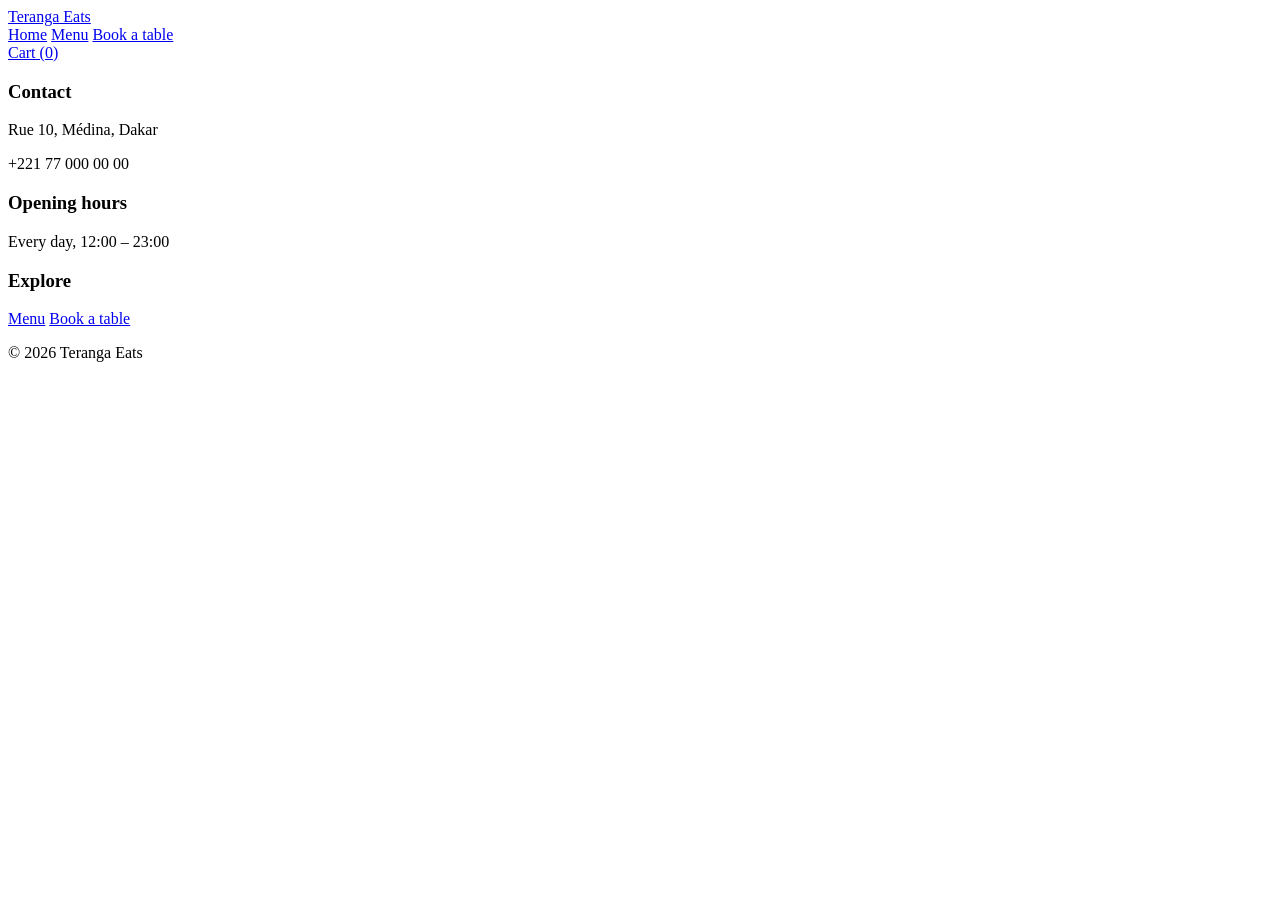
==== index.html @ d0c275c2 "Add Dish data and Images" ====
<!DOCTYPE html>
<body>
<header>
<a href="index.html" class="logo">Teranga Eats</a>

  <nav>
    <a href="index.html">Home</a>
    <a href="menu.html">Menu</a>
    <a href="reservation.html">Book a table</a>
  </nav>

  <a href="cart.html" class="cart-link">
    Cart (<span id="cart-count">0</span>)
  </a>
</header>

<nav>

</nav>

<main>

</main>

<footer>
     <section>
    <h3>Contact</h3>
    <p>Rue 10, Médina, Dakar</p>
    <p>+221 77 000 00 00</p>
  </section>

  <section>
    <h3>Opening hours</h3>
    <p>Every day, 12:00 – 23:00</p>
  </section>

  <section>
    <h3>Explore</h3>
    <a href="menu.html">Menu</a>
    <a href="reservation.html">Book a table</a>
  </section>

  <p>© 2026 Teranga Eats</p>  
</footer>
<script src="js/data.js"></script>
</body>
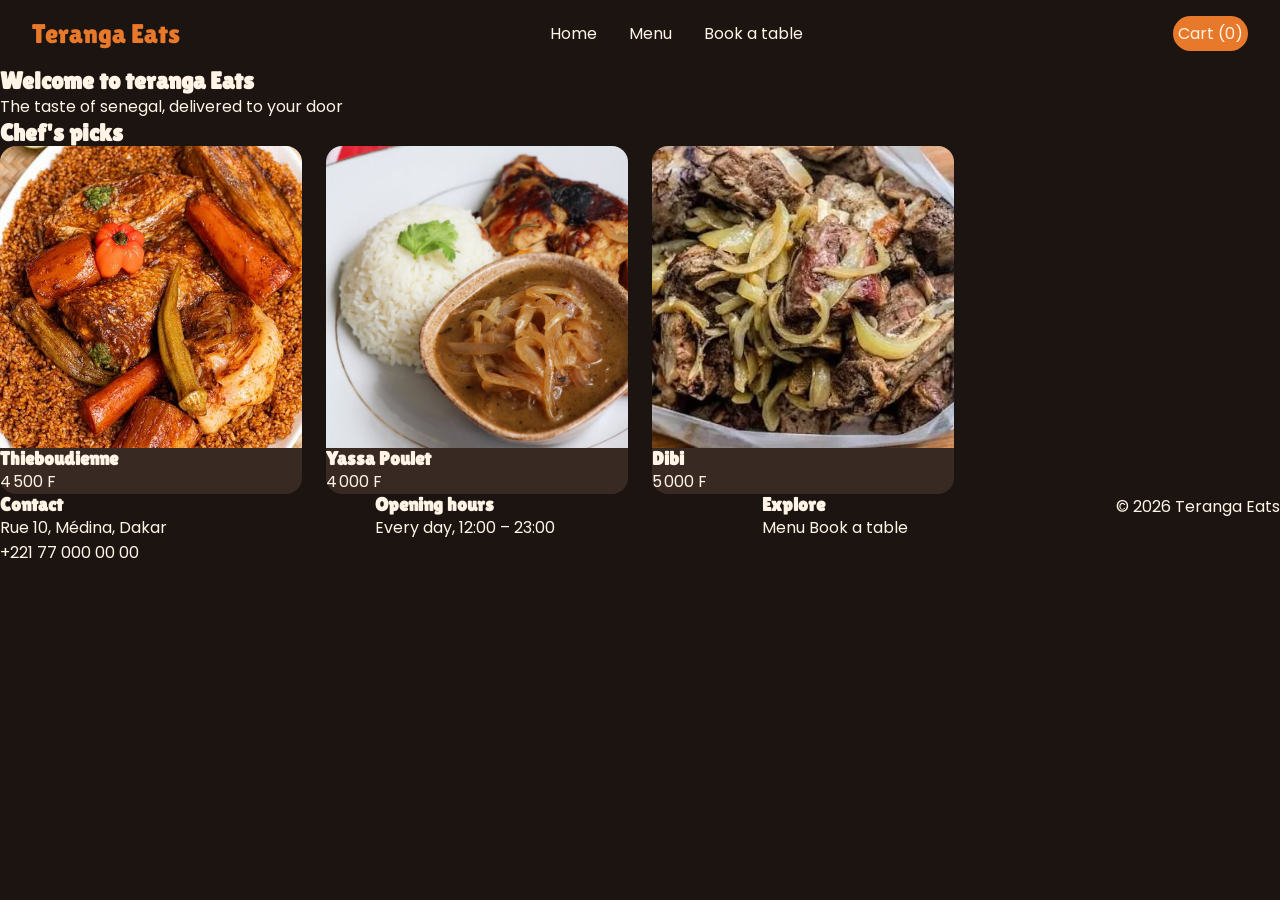
==== commit 07a7a20b: "Build menu from data with filters search and sort" ====
--- a/index.html
+++ b/index.html
@@ -1,4 +1,13 @@
 <!DOCTYPE html>
+<html lang="en">
+<head>
+  <link rel="preconnect" href="https://fonts.googleapis.com">
+  <link href="https://fonts.googleapis.com/css2?family=Lilita+One&family=Poppins:wght@400;600&display=swap" rel="stylesheet">
+  <link rel="stylesheet" href="css/style.css">
+  <meta charset="UTF-8">
+  <meta name="viewport" content="width=device-width, initial-scale=1.0">
+  <title>Teranga Eats | Home</title>
+</head>
 <body>
 <header>
 <a href="index.html" class="logo">Teranga Eats</a>
@@ -14,12 +23,15 @@
   </a>
 </header>
 
-<nav>
-
-</nav>
-
 <main>
-
+<section>
+  <h1> Welcome to teranga Eats</h1>
+  <p> The taste of senegal, delivered to your door</p>
+</section>
+<section>
+  <h2>Chef's picks</h2>
+  <div id="featured" class="grid"></div>
+</section>
 </main>
 
 <footer>
@@ -42,5 +54,5 @@
 
   <p>© 2026 Teranga Eats</p>  
 </footer>
-<script src="js/data.js"></script>
+  <script type="module" src="js/home.js"></script>
 </body>
--- a/css/style.css
+++ b/css/style.css
@@ -0,0 +1,93 @@
+@view-transition { navigation: auto; }
+
+   * { box-sizing: border-box; margin: 0; padding: 0; }
+
+   body {
+     background: var(--dark);
+     color: var(--cream);
+     font-family: var(--text-font);
+   }
+:root {
+  --dark: #1B1410;      /* background: dark espresso */
+  --cream: #FFF4E6;     /* main text */
+  --saffron: #E8792B;   /* buttons, highlights */
+  --green: #2E9E5B;     /* success, "Add" buttons */
+  --red: #E5484D;       /* errors */
+  --radius: 16px;
+  --title-font: "Lilita One", sans-serif;
+  --text-font: "Poppins", sans-serif;
+} 
+h1,h2,h3{
+    font-family: var(--title-font);
+    letter-spacing: 0,6px;
+}
+a{
+    color: inherit;
+    text-decoration: none;
+}
+header {
+    display: flex;
+    justify-content: space-between;
+    align-items: center;
+    padding: 16px 32px;
+}
+nav{
+    display: flex;
+    gap: 32px
+}
+.logo{
+    font-family: var(--title-font);
+    font-size:  1.7rem;
+    white-space: nowrap;
+    color: var(--saffron);
+}
+
+.cart-link{
+    background-color: var(--saffron);
+    border-radius: 999px;
+    padding: 5px;
+}
+footer{
+    display: flex;
+    justify-content: space-between;
+    gap: 20px;
+    flex-wrap: wrap;
+    border-top: 1px solid rgba(255, 244, 234, 0,15);
+
+}.grid{
+    display: grid;
+    grid-template-columns: repeat(auto-fill, minmax(250px,1fr));
+    gap: 24px;
+}
+.card img {
+  width: 100%;
+  aspect-ratio: 1;
+  object-fit: cover;
+  display: block;
+}
+.card {
+ background-color: #382a22;
+  min-width: 0;
+  overflow: hidden;
+  border-radius: var(--radius);
+}
+.btn{
+    background-color: var(--saffron);
+    color: var(--dark);
+    border: none;
+    border-radius: 999px;
+    padding: 3px 4px;
+    font-weight: 600;
+    cursor: pointer;
+    transition: transform 0.2s, box-shadow 0,2s ;
+}
+.btn:hover  { transform: translateY(-3px); box-shadow: 0 8px 20px rgba(232, 121, 43, 0.4); }
+.btn:active { transform: scale(0.95); }
+
+.hidden { display: none; }
+
+.error {
+  color: var(--red);
+  font-size: 0.9rem;
+  margin-top: 4px;
+}
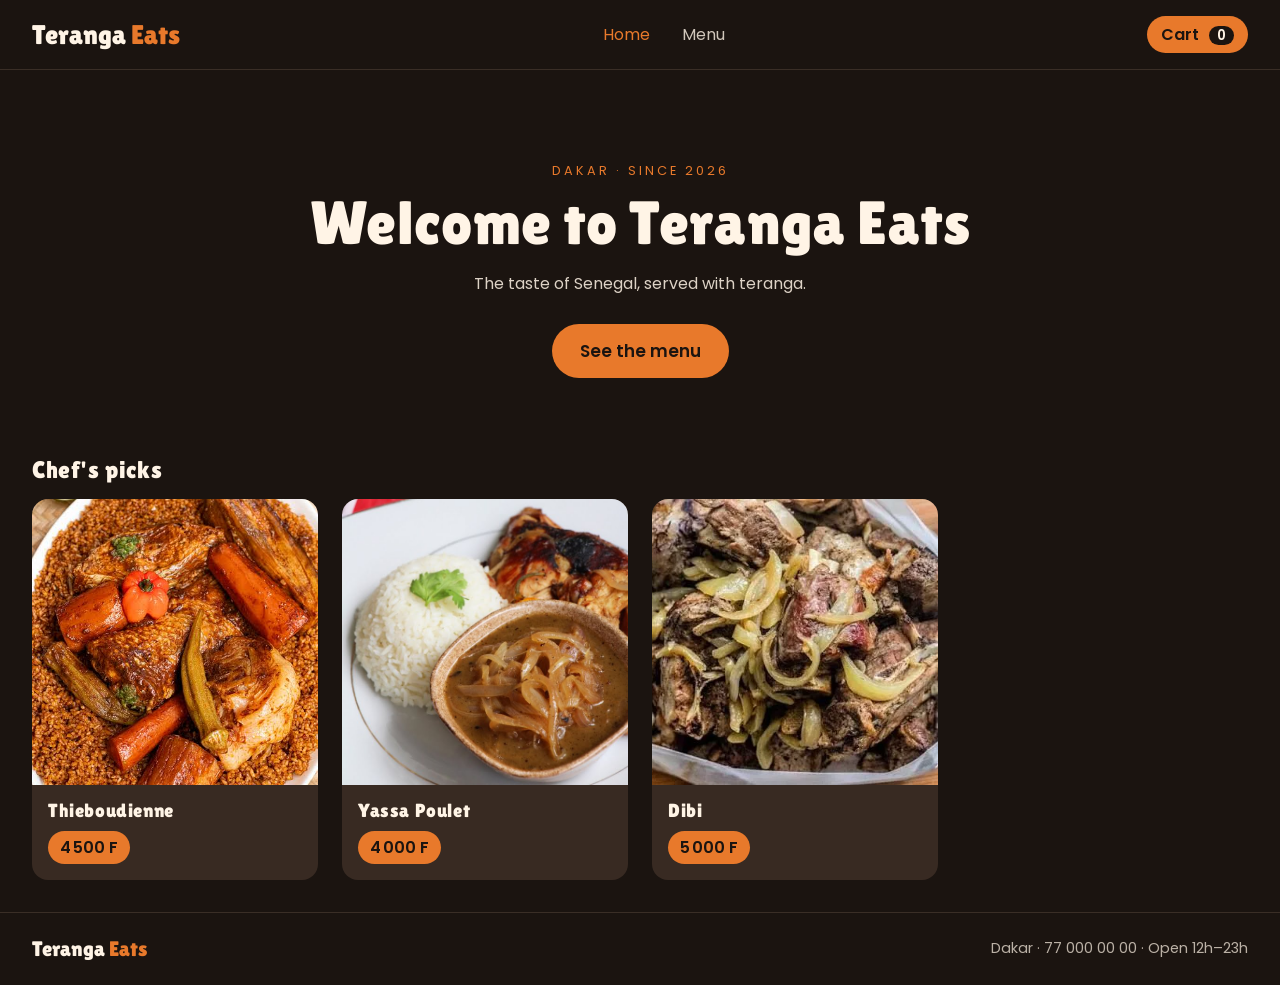
==== commit b960c3da: "Finish Teranga Eats: cart, checkout, ingredients, README" ====
--- a/index.html
+++ b/index.html
@@ -1,58 +1,43 @@
 <!DOCTYPE html>
 <html lang="en">
 <head>
-  <link rel="preconnect" href="https://fonts.googleapis.com">
-  <link href="https://fonts.googleapis.com/css2?family=Lilita+One&family=Poppins:wght@400;600&display=swap" rel="stylesheet">
-  <link rel="stylesheet" href="css/style.css">
   <meta charset="UTF-8">
   <meta name="viewport" content="width=device-width, initial-scale=1.0">
-  <title>Teranga Eats | Home</title>
+  <title>Teranga Eats — Senegalese restaurant</title>
+  <link rel="preconnect" href="https://fonts.googleapis.com">
+  <link rel="preconnect" href="https://fonts.gstatic.com" crossorigin>
+  <link href="https://fonts.googleapis.com/css2?family=Lilita+One&family=Poppins:wght@400;500;600&display=swap" rel="stylesheet">
+  <link rel="stylesheet" href="css/style.css">
 </head>
 <body>
-<header>
-<a href="index.html" class="logo">Teranga Eats</a>
+  <header>
+    <a href="index.html" class="logo">Teranga <span>Eats</span></a>
+    <nav>
+      <a href="index.html" class="active">Home</a>
+      <a href="menu.html">Menu</a>
+    </nav>
+    <a href="cart.html" class="cart-link">Cart <span id="cart-count">0</span></a>
+  </header>
 
-  <nav>
-    <a href="index.html">Home</a>
-    <a href="menu.html">Menu</a>
-    <a href="reservation.html">Book a table</a>
-  </nav>
+  <main>
+    <section class="hero">
+      <p class="kicker">Dakar · Since 2026</p>
+      <h1>Welcome to Teranga Eats</h1>
+      <p class="subtitle">The taste of Senegal, served with teranga.</p>
+      <a href="menu.html" class="btn big">See the menu</a>
+    </section>
 
-  <a href="cart.html" class="cart-link">
-    Cart (<span id="cart-count">0</span>)
-  </a>
-</header>
+    <section>
+      <h2>Chef's picks</h2>
+      <div id="featured" class="grid"></div>
+    </section>
+  </main>
 
-<main>
-<section>
-  <h1> Welcome to teranga Eats</h1>
-  <p> The taste of senegal, delivered to your door</p>
-</section>
-<section>
-  <h2>Chef's picks</h2>
-  <div id="featured" class="grid"></div>
-</section>
-</main>
+  <footer>
+    <span class="logo">Teranga <span>Eats</span></span>
+    <p>Dakar · 77 000 00 00 · Open 12h–23h</p>
+  </footer>
 
-<footer>
-     <section>
-    <h3>Contact</h3>
-    <p>Rue 10, Médina, Dakar</p>
-    <p>+221 77 000 00 00</p>
-  </section>
-
-  <section>
-    <h3>Opening hours</h3>
-    <p>Every day, 12:00 – 23:00</p>
-  </section>
-
-  <section>
-    <h3>Explore</h3>
-    <a href="menu.html">Menu</a>
-    <a href="reservation.html">Book a table</a>
-  </section>
-
-  <p>© 2026 Teranga Eats</p>  
-</footer>
   <script type="module" src="js/home.js"></script>
-</body>+</body>
+</html>
--- a/css/style.css
+++ b/css/style.css
@@ -1,93 +1,377 @@
 @view-transition { navigation: auto; }
 
-   * { box-sizing: border-box; margin: 0; padding: 0; }
-
-   body {
-     background: var(--dark);
-     color: var(--cream);
-     font-family: var(--text-font);
-   }
+* { box-sizing: border-box; margin: 0; padding: 0; }
+
 :root {
-  --dark: #1B1410;      /* background: dark espresso */
-  --cream: #FFF4E6;     /* main text */
-  --saffron: #E8792B;   /* buttons, highlights */
-  --green: #2E9E5B;     /* success, "Add" buttons */
-  --red: #E5484D;       /* errors */
+  --dark: #1B1410;
+  --cream: #FFF4E6;
+  --saffron: #E8792B;
+  --green: #2E9E5B;
+  --red: #E5484D;
+  --bg: #1B1410;
+  --text: #FFF4E6;
+  --surface: #271e18;
+  --card: #382a22;
+  --line: #3a2e26;
   --radius: 16px;
   --title-font: "Lilita One", sans-serif;
   --text-font: "Poppins", sans-serif;
-} 
-h1,h2,h3{
-    font-family: var(--title-font);
-    letter-spacing: 0,6px;
-}
-a{
-    color: inherit;
-    text-decoration: none;
-}
+}
+
+body {
+  background: var(--bg);
+  color: var(--text);
+  font-family: var(--text-font);
+  min-height: 100vh;
+  display: flex;
+  flex-direction: column;
+}
+
+main { flex: 1; padding: 32px; }
+
+h1, h2, h3 {
+  font-family: var(--title-font);
+  font-weight: 400;
+  letter-spacing: 0.6px;
+}
+main h1 { font-size: 2.2rem; margin-bottom: 20px; }
+main h2 { margin: 28px 0 16px; }
+
+a { color: inherit; text-decoration: none; }
+
+.hidden { display: none !important; }
+
+.error { color: var(--red); font-size: 0.9rem; margin-top: 4px; }
+
 header {
-    display: flex;
-    justify-content: space-between;
-    align-items: center;
-    padding: 16px 32px;
-}
-nav{
-    display: flex;
-    gap: 32px
-}
-.logo{
-    font-family: var(--title-font);
-    font-size:  1.7rem;
-    white-space: nowrap;
-    color: var(--saffron);
-}
-
-.cart-link{
-    background-color: var(--saffron);
-    border-radius: 999px;
-    padding: 5px;
-}
-footer{
-    display: flex;
-    justify-content: space-between;
-    gap: 20px;
-    flex-wrap: wrap;
-    border-top: 1px solid rgba(255, 244, 234, 0,15);
-
-}.grid{
-    display: grid;
-    grid-template-columns: repeat(auto-fill, minmax(250px,1fr));
-    gap: 24px;
-}
+  display: flex;
+  justify-content: space-between;
+  align-items: center;
+  gap: 16px;
+  flex-wrap: wrap;
+  padding: 16px 32px;
+  border-bottom: 1px solid var(--line);
+}
+
+.logo {
+  font-family: var(--title-font);
+  font-size: 1.7rem;
+  white-space: nowrap;
+  color: var(--text);
+}
+.logo span { color: var(--saffron); }
+
+nav { display: flex; gap: 32px; }
+nav a { opacity: 0.8; transition: color 0.2s, opacity 0.2s; }
+nav a:hover, nav a.active { color: var(--saffron); opacity: 1; }
+
+.cart-link {
+  display: inline-block;
+  background: var(--saffron);
+  color: var(--dark);
+  font-weight: 600;
+  border-radius: 999px;
+  padding: 6px 14px;
+  transition: transform 0.2s;
+}
+.cart-link.bump { transform: scale(1.25); }
+
+#cart-count {
+  background: var(--dark);
+  color: var(--cream);
+  border-radius: 999px;
+  padding: 0 8px;
+  margin-left: 6px;
+  font-size: 0.85rem;
+}
+
+footer {
+  display: flex;
+  justify-content: space-between;
+  align-items: center;
+  gap: 20px;
+  flex-wrap: wrap;
+  padding: 24px 32px;
+  border-top: 1px solid var(--line);
+  font-size: 0.9rem;
+}
+footer p { opacity: 0.7; }
+footer .logo { font-size: 1.3rem; }
+
+.btn {
+  display: inline-block;
+  font-family: inherit;
+  font-size: 1rem;
+  background: var(--saffron);
+  color: var(--dark);
+  border: none;
+  border-radius: 999px;
+  padding: 10px 20px;
+  font-weight: 600;
+  cursor: pointer;
+  transition: transform 0.2s, box-shadow 0.2s;
+}
+.btn:hover { transform: translateY(-3px); box-shadow: 0 8px 20px rgba(232, 121, 43, 0.4); }
+.btn:active { transform: scale(0.95); }
+.btn.big { padding: 14px 28px; font-size: 1.05rem; }
+.btn.ghost { background: none; color: var(--text); border: 2px solid var(--line); }
+
+.hero { text-align: center; padding: 60px 0 50px; }
+.kicker {
+  color: var(--saffron);
+  letter-spacing: 3px;
+  text-transform: uppercase;
+  font-size: 0.8rem;
+  margin-bottom: 10px;
+}
+.hero h1 { font-size: clamp(2.2rem, 6vw, 3.8rem); line-height: 1.1; margin-bottom: 14px; }
+.subtitle { opacity: 0.85; margin-bottom: 28px; }
+
+.grid {
+  display: grid;
+  grid-template-columns: repeat(auto-fill, minmax(250px, 1fr));
+  gap: 24px;
+}
+
+.card {
+  background: var(--card);
+  border-radius: var(--radius);
+  overflow: hidden;
+  min-width: 0;
+  animation: appear 0.4s ease backwards;
+}
+.card a { display: block; }
 .card img {
   width: 100%;
   aspect-ratio: 1;
   object-fit: cover;
   display: block;
 }
-.card {
- background-color: #382a22;
-  min-width: 0;
+.card h3 { padding: 14px 16px 0; font-size: 1.2rem; }
+.card-footer {
+  display: flex;
+  justify-content: space-between;
+  align-items: center;
+  padding: 10px 16px 16px;
+}
+
+.price {
+  display: inline-block;
+  background: var(--saffron);
+  color: var(--dark);
+  font-weight: 600;
+  padding: 4px 12px;
+  border-radius: 999px;
+}
+
+.add-btn {
+  width: 38px;
+  height: 38px;
+  border-radius: 50%;
+  border: none;
+  background: var(--green);
+  color: var(--cream);
+  font-size: 1.4rem;
+  line-height: 1;
+  cursor: pointer;
+  transition: transform 0.2s;
+}
+.add-btn:hover { transform: scale(1.12); }
+.add-btn:active { transform: scale(0.9); }
+
+.toolbar {
+  display: flex;
+  flex-wrap: wrap;
+  align-items: center;
+  gap: 12px;
+  margin-bottom: 24px;
+}
+.filters { display: flex; flex-wrap: wrap; gap: 8px; }
+.filter {
+  font-family: inherit;
+  font-size: 0.95rem;
+  background: none;
+  color: var(--text);
+  border: 2px solid var(--line);
+  border-radius: 999px;
+  padding: 8px 16px;
+  cursor: pointer;
+  transition: border-color 0.2s, background 0.2s;
+}
+.filter:hover { border-color: var(--saffron); }
+.filter.active { background: var(--saffron); border-color: var(--saffron); color: var(--dark); }
+#search { flex: 1; min-width: 180px; border-radius: 999px; }
+#sort { border-radius: 999px; }
+#no-result { text-align: center; padding: 40px 0; opacity: 0.8; }
+
+@keyframes appear {
+  from { opacity: 0; transform: translateY(20px); }
+  to { opacity: 1; transform: translateY(0); }
+}
+
+.back-link { display: inline-block; margin-bottom: 8px; opacity: 0.8; }
+.back-link:hover { color: var(--saffron); opacity: 1; }
+
+#dish-page {
+  display: flex;
+  gap: 40px;
+  align-items: flex-start;
+  flex-wrap: wrap;
+  padding: 24px 0;
+}
+#dish-img {
+  flex: 1;
+  width: 100%;
+  min-width: 250px;
+  max-width: 450px;
+  aspect-ratio: 1;
+  object-fit: cover;
+  border-radius: var(--radius);
+  display: block;
+}
+.dish-info { flex: 1; min-width: 280px; }
+.dish-info h1 { margin-bottom: 12px; }
+.description { margin: 16px 0; line-height: 1.6; opacity: 0.9; }
+.dish-total { margin-bottom: 16px; font-size: 1.1rem; }
+
+.qty { display: flex; align-items: center; gap: 16px; margin: 20px 0; }
+.qty .btn { width: 40px; height: 40px; padding: 0; font-size: 1.3rem; }
+.qty span { font-size: 1.2rem; min-width: 24px; text-align: center; }
+
+.ingredients {
+  width: 100%;
+  border-collapse: separate;
+  border-spacing: 0;
+  background: var(--surface);
+  border-radius: 12px;
   overflow: hidden;
+  margin: 8px 0 12px;
+}
+.ingredients caption {
+  text-align: left;
+  font-family: var(--title-font);
+  font-size: 1.2rem;
+  margin-bottom: 8px;
+}
+.ingredients th, .ingredients td { padding: 10px 14px; text-align: left; }
+.ingredients th { background: var(--saffron); color: var(--dark); font-weight: 600; }
+.ingredients tbody tr:nth-child(even) td { background: var(--card); }
+.ingredients th:last-child, .ingredients td:last-child { text-align: right; }
+
+.toast {
+  position: fixed;
+  bottom: 24px;
+  right: 24px;
+  background: var(--green);
+  color: var(--cream);
+  padding: 14px 22px;
   border-radius: var(--radius);
-}
-.btn{
-    background-color: var(--saffron);
-    color: var(--dark);
-    border: none;
-    border-radius: 999px;
-    padding: 3px 4px;
-    font-weight: 600;
-    cursor: pointer;
-    transition: transform 0.2s, box-shadow 0,2s ;
-}
-.btn:hover  { transform: translateY(-3px); box-shadow: 0 8px 20px rgba(232, 121, 43, 0.4); }
-.btn:active { transform: scale(0.95); }
-
-.hidden { display: none; }
-
-.error {
-  color: var(--red);
-  font-size: 0.9rem;
-  margin-top: 4px;
+  font-weight: 500;
+  z-index: 200;
+  animation: toast-in 0.3s ease;
+}
+@keyframes toast-in {
+  from { opacity: 0; transform: translateY(30px); }
+  to { opacity: 1; transform: translateY(0); }
+}
+
+.cart-row {
+  display: flex;
+  align-items: center;
+  gap: 20px;
+  background: var(--surface);
+  border-radius: var(--radius);
+  padding: 12px 16px;
+  margin-bottom: 12px;
+  animation: appear 0.3s ease backwards;
+}
+.cart-row img { width: 70px; height: 70px; object-fit: cover; border-radius: 12px; }
+.cart-row .qty { margin: 0; }
+.cart-name { flex: 1; }
+.line-total { min-width: 90px; text-align: right; color: var(--saffron); font-weight: 600; }
+
+.remove {
+  background: none;
+  border: none;
+  color: var(--text);
+  font-size: 1.2rem;
+  cursor: pointer;
+  transition: color 0.2s, transform 0.2s;
+}
+.remove:hover { color: var(--red); transform: scale(1.2); }
+
+.empty { margin-bottom: 16px; opacity: 0.85; }
+
+#cart-summary {
+  display: flex;
+  justify-content: space-between;
+  align-items: center;
+  flex-wrap: wrap;
+  gap: 16px;
+  margin-top: 24px;
+  font-size: 1.3rem;
+}
+
+.field { display: flex; flex-direction: column; gap: 6px; margin-bottom: 18px; }
+input, select, textarea {
+  font-family: inherit;
+  font-size: 1rem;
+  background: var(--surface);
+  color: var(--text);
+  border: 2px solid var(--line);
+  border-radius: 12px;
+  padding: 10px 14px;
+  transition: border-color 0.2s;
+}
+input:focus, select:focus, textarea:focus { outline: none; border-color: var(--saffron); }
+input.invalid, textarea.invalid { border-color: var(--red); }
+input.valid, textarea.valid { border-color: var(--green); }
+textarea { min-height: 90px; resize: vertical; }
+
+.steps { display: flex; justify-content: space-between; max-width: 640px; margin: 20px 0 8px; font-size: 0.9rem; }
+.step-label { opacity: 0.4; transition: opacity 0.3s, color 0.3s; }
+.step-label.active { opacity: 1; color: var(--saffron); }
+.step-label.done { opacity: 1; color: var(--green); }
+.progress { max-width: 640px; height: 8px; background: var(--line); border-radius: 999px; overflow: hidden; margin-bottom: 28px; }
+#progress-bar { height: 100%; width: 33.33%; background: var(--saffron); transition: width 0.4s ease; }
+.step { max-width: 640px; animation: appear 0.35s ease; }
+
+.choice {
+  display: flex;
+  align-items: center;
+  gap: 12px;
+  background: var(--surface);
+  border: 2px solid var(--line);
+  border-radius: 12px;
+  padding: 14px 16px;
+  margin-bottom: 10px;
+  cursor: pointer;
+  transition: border-color 0.2s;
+}
+.choice:has(input:checked) { border-color: var(--saffron); }
+.choice input { accent-color: var(--saffron); }
+
+.buttons { display: flex; justify-content: space-between; margin-top: 20px; }
+
+#order-summary p { display: flex; justify-content: space-between; padding: 8px 0; border-bottom: 1px solid var(--line); }
+.grand-total { font-size: 1.2rem; color: var(--saffron); border-bottom: none !important; }
+
+#confirmation, #no-order { text-align: center; padding: 60px 0; animation: appear 0.4s ease; }
+#confirmation p { margin: 10px 0; }
+.order-number { font-size: 1.3rem; color: var(--saffron); }
+#confirmation .btn, #no-order .btn { margin-top: 24px; }
+
+@media (max-width: 600px) {
+  header, footer { padding: 14px 20px; }
+  main { padding: 20px; }
+  nav { gap: 20px; }
+  .cart-row { flex-wrap: wrap; }
+  .steps { font-size: 0.75rem; }
+}
+
+@media (prefers-reduced-motion: reduce) {
+  *, *::before, *::after {
+    animation: none !important;
+    transition: none !important;
+  }
 }
